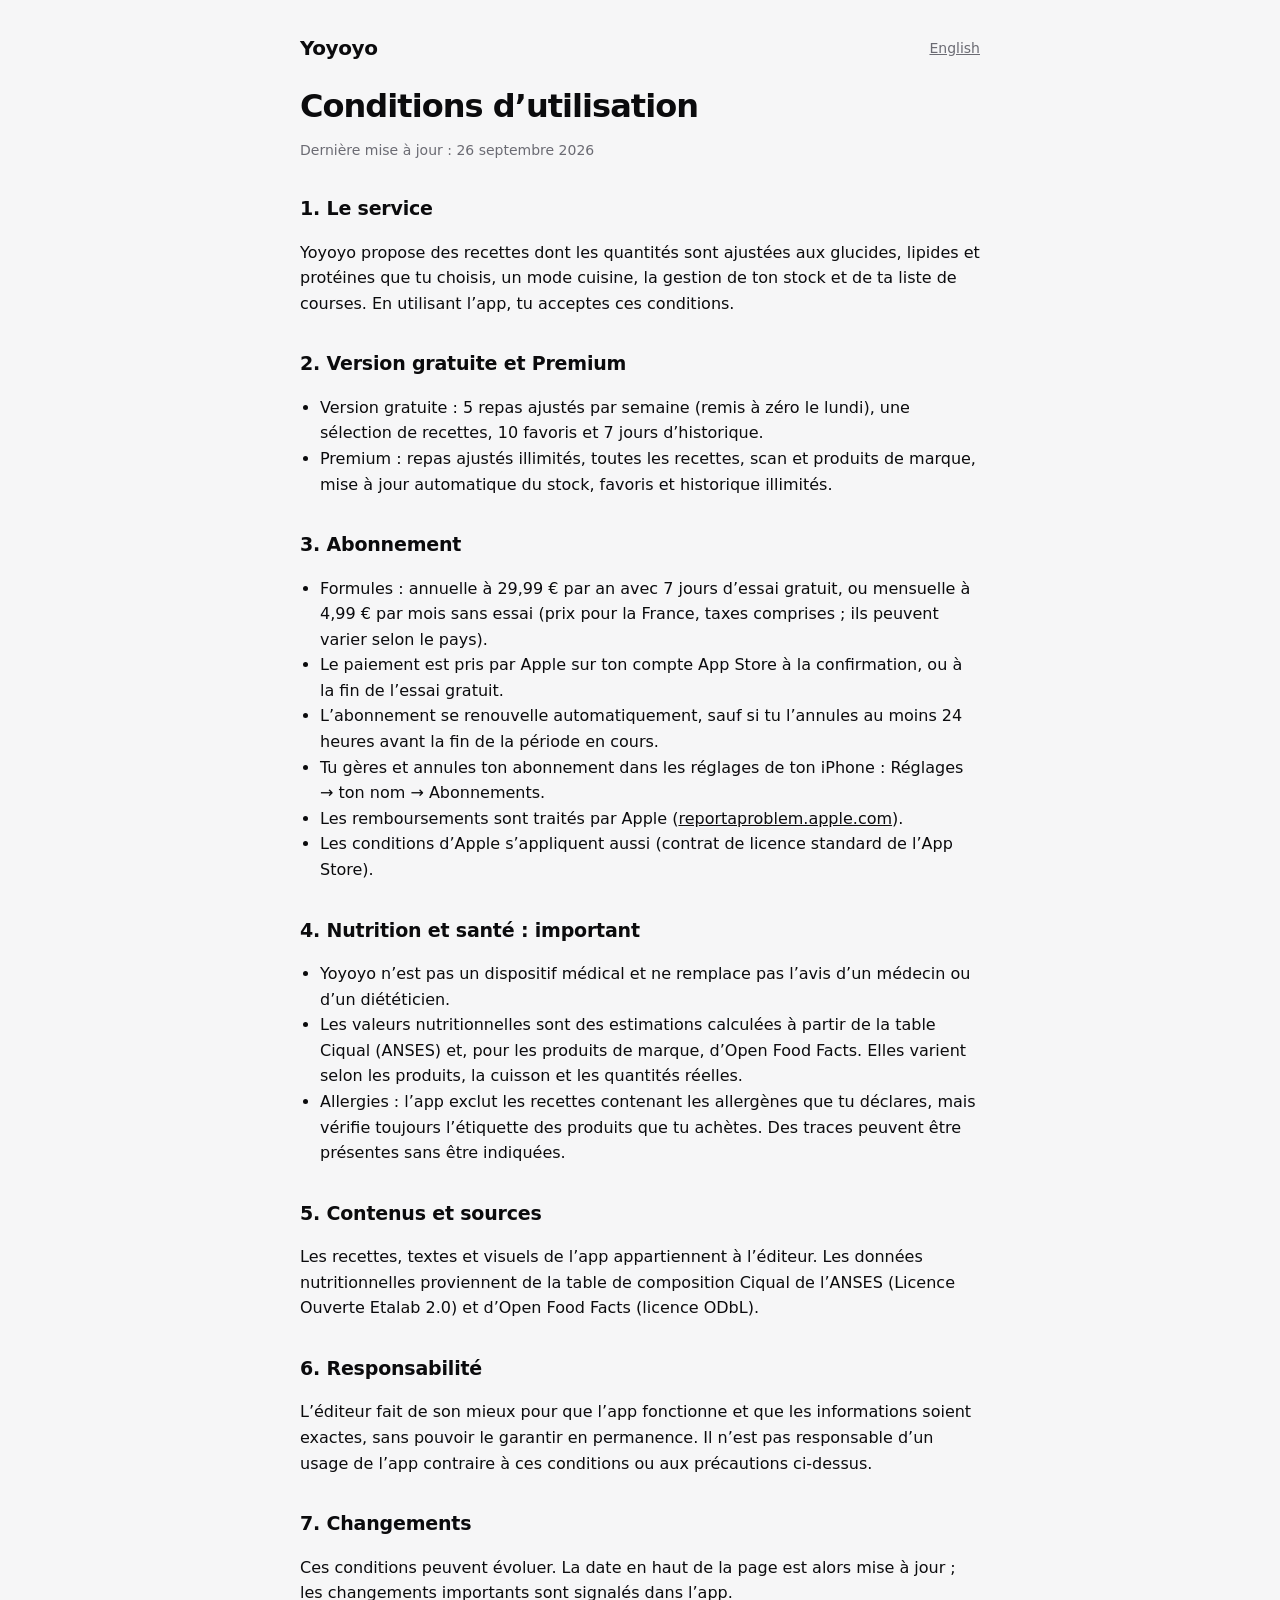
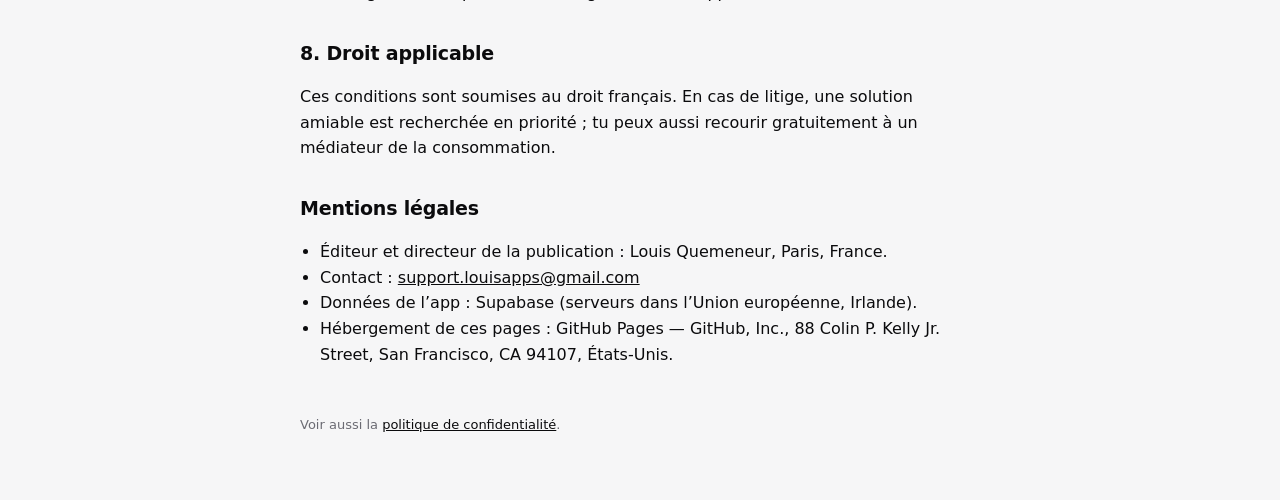
==== conditions.html @ 82db4a12 "Pages légales de Yoyoyo" ====
<!doctype html>
<html lang="fr">
<head>
<meta charset="utf-8">
<meta name="viewport" content="width=device-width, initial-scale=1">
<title>Yoyoyo — Conditions d’utilisation</title>
<link rel="stylesheet" href="style.css">
</head>
<body>
<!--
  À VÉRIFIER avant publication : prix identiques à ceux configurés dans App Store Connect ; hébergeur de ces pages
  (section Mentions légales) une fois choisi ; statut de l'éditeur (SIRET) si Louis déclare une activité.
-->
<main>
  <header><a class="brand" href="index.html">Yoyoyo</a><nav class="lang"><a href="terms.html" lang="en">English</a></nav></header>
  <h1>Conditions d’utilisation</h1>
  <p class="muted">Dernière mise à jour : 26 septembre 2026</p>

  <h2>1. Le service</h2>
  <p>Yoyoyo propose des recettes dont les quantités sont ajustées aux glucides, lipides et protéines que tu choisis,
  un mode cuisine, la gestion de ton stock et de ta liste de courses. En utilisant l’app, tu acceptes ces conditions.</p>

  <h2>2. Version gratuite et Premium</h2>
  <ul>
    <li>Version gratuite : 5 repas ajustés par semaine (remis à zéro le lundi), une sélection de recettes, 10 favoris
      et 7 jours d’historique.</li>
    <li>Premium : repas ajustés illimités, toutes les recettes, scan et produits de marque, mise à jour automatique du
      stock, favoris et historique illimités.</li>
  </ul>

  <h2>3. Abonnement</h2>
  <ul>
    <li>Formules : annuelle à 29,99 € par an avec 7 jours d’essai gratuit, ou mensuelle à 4,99 € par mois sans essai
      (prix pour la France, taxes comprises ; ils peuvent varier selon le pays).</li>
    <li>Le paiement est pris par Apple sur ton compte App Store à la confirmation, ou à la fin de l’essai gratuit.</li>
    <li>L’abonnement se renouvelle automatiquement, sauf si tu l’annules au moins 24 heures avant la fin de la période en cours.</li>
    <li>Tu gères et annules ton abonnement dans les réglages de ton iPhone : Réglages → ton nom → Abonnements.</li>
    <li>Les remboursements sont traités par Apple (<a href="https://reportaproblem.apple.com">reportaproblem.apple.com</a>).</li>
    <li>Les conditions d’Apple s’appliquent aussi (contrat de licence standard de l’App Store).</li>
  </ul>

  <h2>4. Nutrition et santé : important</h2>
  <ul>
    <li>Yoyoyo n’est pas un dispositif médical et ne remplace pas l’avis d’un médecin ou d’un diététicien.</li>
    <li>Les valeurs nutritionnelles sont des estimations calculées à partir de la table Ciqual (ANSES) et, pour les produits
      de marque, d’Open Food Facts. Elles varient selon les produits, la cuisson et les quantités réelles.</li>
    <li>Allergies : l’app exclut les recettes contenant les allergènes que tu déclares, mais vérifie toujours l’étiquette
      des produits que tu achètes. Des traces peuvent être présentes sans être indiquées.</li>
  </ul>

  <h2>5. Contenus et sources</h2>
  <p>Les recettes, textes et visuels de l’app appartiennent à l’éditeur. Les données nutritionnelles proviennent de la
  table de composition Ciqual de l’ANSES (Licence Ouverte Etalab 2.0) et d’Open Food Facts (licence ODbL).</p>

  <h2>6. Responsabilité</h2>
  <p>L’éditeur fait de son mieux pour que l’app fonctionne et que les informations soient exactes, sans pouvoir le
  garantir en permanence. Il n’est pas responsable d’un usage de l’app contraire à ces conditions ou aux précautions
  ci-dessus.</p>

  <h2>7. Changements</h2>
  <p>Ces conditions peuvent évoluer. La date en haut de la page est alors mise à jour ; les changements importants sont
  signalés dans l’app.</p>

  <h2>8. Droit applicable</h2>
  <p>Ces conditions sont soumises au droit français. En cas de litige, une solution amiable est recherchée en priorité ;
  tu peux aussi recourir gratuitement à un médiateur de la consommation.</p>

  <h2>Mentions légales</h2>
  <ul>
    <li>Éditeur et directeur de la publication : Louis Quemeneur, Paris, France.</li>
    <li>Contact : <a href="mailto:support.louisapps@gmail.com">support.louisapps@gmail.com</a></li>
    <li>Données de l’app : Supabase (serveurs dans l’Union européenne, Irlande).</li>
    <li>Hébergement de ces pages : GitHub Pages — GitHub, Inc., 88 Colin P. Kelly Jr. Street, San Francisco, CA 94107, États-Unis.</li>
  </ul>

  <footer>Voir aussi la <a href="confidentialite.html">politique de confidentialité</a>.</footer>
</main>
</body>
</html>
---- style.css ----
:root {
  --bg: #F6F6F7; --surface: #FFFFFF; --text: #0B0B0D; --muted: #6B6B73; --line: rgba(0,0,0,0.08); --accent: #0B0B0D;
  color-scheme: light dark;
}
@media (prefers-color-scheme: dark) {
  :root { --bg: #0A0A0B; --surface: #161618; --text: #F5F5F7; --muted: #8E8E96; --line: rgba(255,255,255,0.08); --accent: #F5F5F7; }
}
* { box-sizing: border-box; }
body {
  margin: 0; background: var(--bg); color: var(--text);
  font: 16px/1.6 -apple-system, BlinkMacSystemFont, "Segoe UI", system-ui, sans-serif; -webkit-font-smoothing: antialiased;
}
main { max-width: 720px; margin: 0 auto; padding: 32px 20px 64px; }
header { display: flex; align-items: center; justify-content: space-between; gap: 12px; margin-bottom: 24px; }
header a.brand { font-weight: 700; font-size: 20px; letter-spacing: -0.02em; color: var(--text); text-decoration: none; }
nav.lang a { color: var(--muted); font-size: 14px; margin-left: 12px; }
h1 { font-size: 32px; line-height: 1.15; letter-spacing: -0.03em; margin: 0 0 8px; }
h2 { font-size: 19px; letter-spacing: -0.01em; margin: 32px 0 8px; }
p, li { color: var(--text); }
.muted { color: var(--muted); font-size: 14px; }
a { color: var(--accent); }
section.card { background: var(--surface); border: 1px solid var(--line); border-radius: 20px; padding: 4px 20px; margin: 16px 0; }
ul { padding-left: 20px; }
table { width: 100%; border-collapse: collapse; font-size: 15px; }
th, td { text-align: left; padding: 10px 8px; border-bottom: 1px solid var(--line); vertical-align: top; }
th { font-weight: 600; }
.links a { display: block; padding: 16px 20px; background: var(--surface); border: 1px solid var(--line); border-radius: 16px;
  margin: 10px 0; text-decoration: none; color: var(--text); font-weight: 600; }
footer { margin-top: 48px; color: var(--muted); font-size: 13px; }
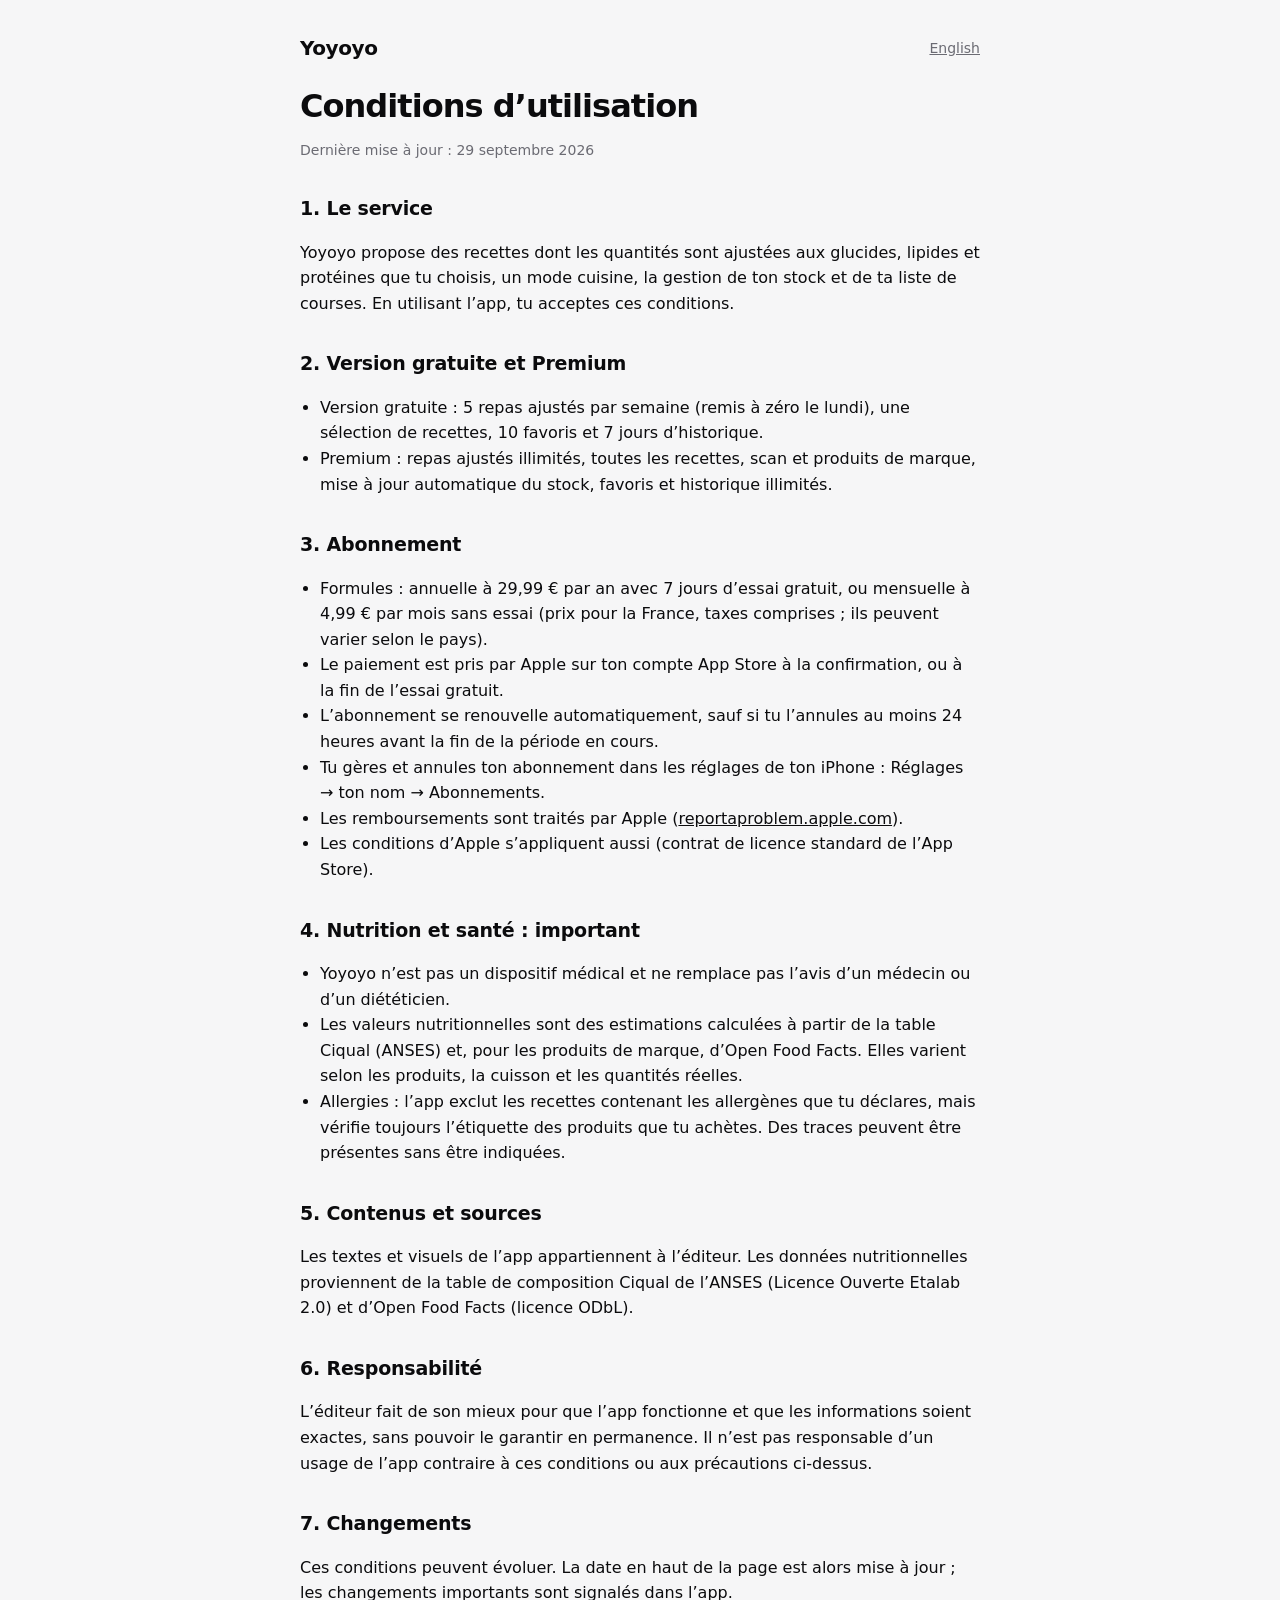
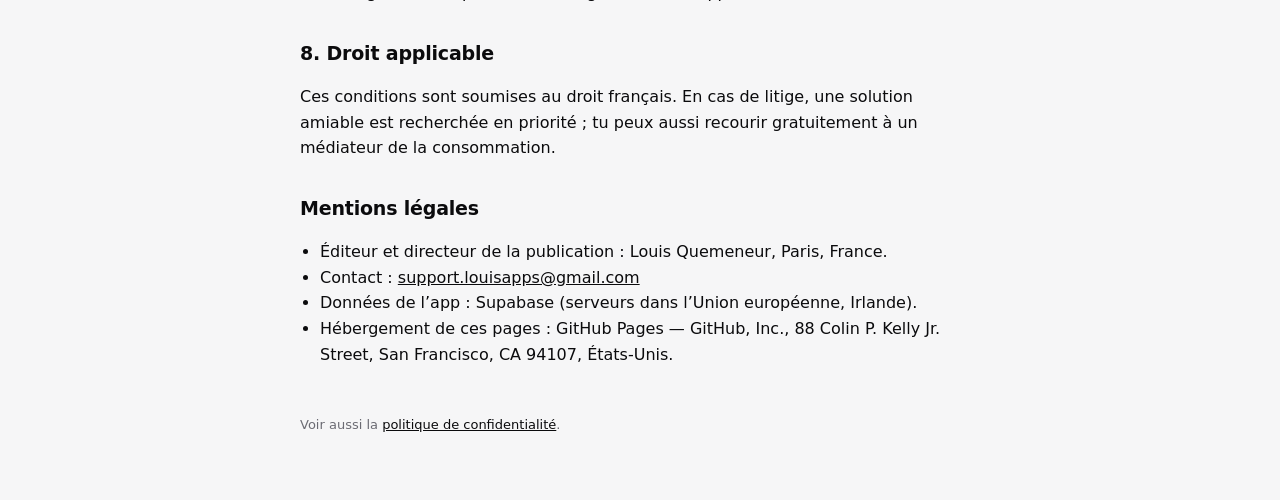
==== commit 8773b35d: "Mise à jour des pages légales (29/09) : mention des recettes retirée" ====
--- a/conditions.html
+++ b/conditions.html
@@ -14,7 +14,7 @@
 <main>
   <header><a class="brand" href="index.html">Yoyoyo</a><nav class="lang"><a href="terms.html" lang="en">English</a></nav></header>
   <h1>Conditions d’utilisation</h1>
-  <p class="muted">Dernière mise à jour : 26 septembre 2026</p>
+  <p class="muted">Dernière mise à jour : 29 septembre 2026</p>
 
   <h2>1. Le service</h2>
   <p>Yoyoyo propose des recettes dont les quantités sont ajustées aux glucides, lipides et protéines que tu choisis,
@@ -49,7 +49,7 @@
   </ul>
 
   <h2>5. Contenus et sources</h2>
-  <p>Les recettes, textes et visuels de l’app appartiennent à l’éditeur. Les données nutritionnelles proviennent de la
+  <p>Les textes et visuels de l’app appartiennent à l’éditeur. Les données nutritionnelles proviennent de la
   table de composition Ciqual de l’ANSES (Licence Ouverte Etalab 2.0) et d’Open Food Facts (licence ODbL).</p>
 
   <h2>6. Responsabilité</h2>
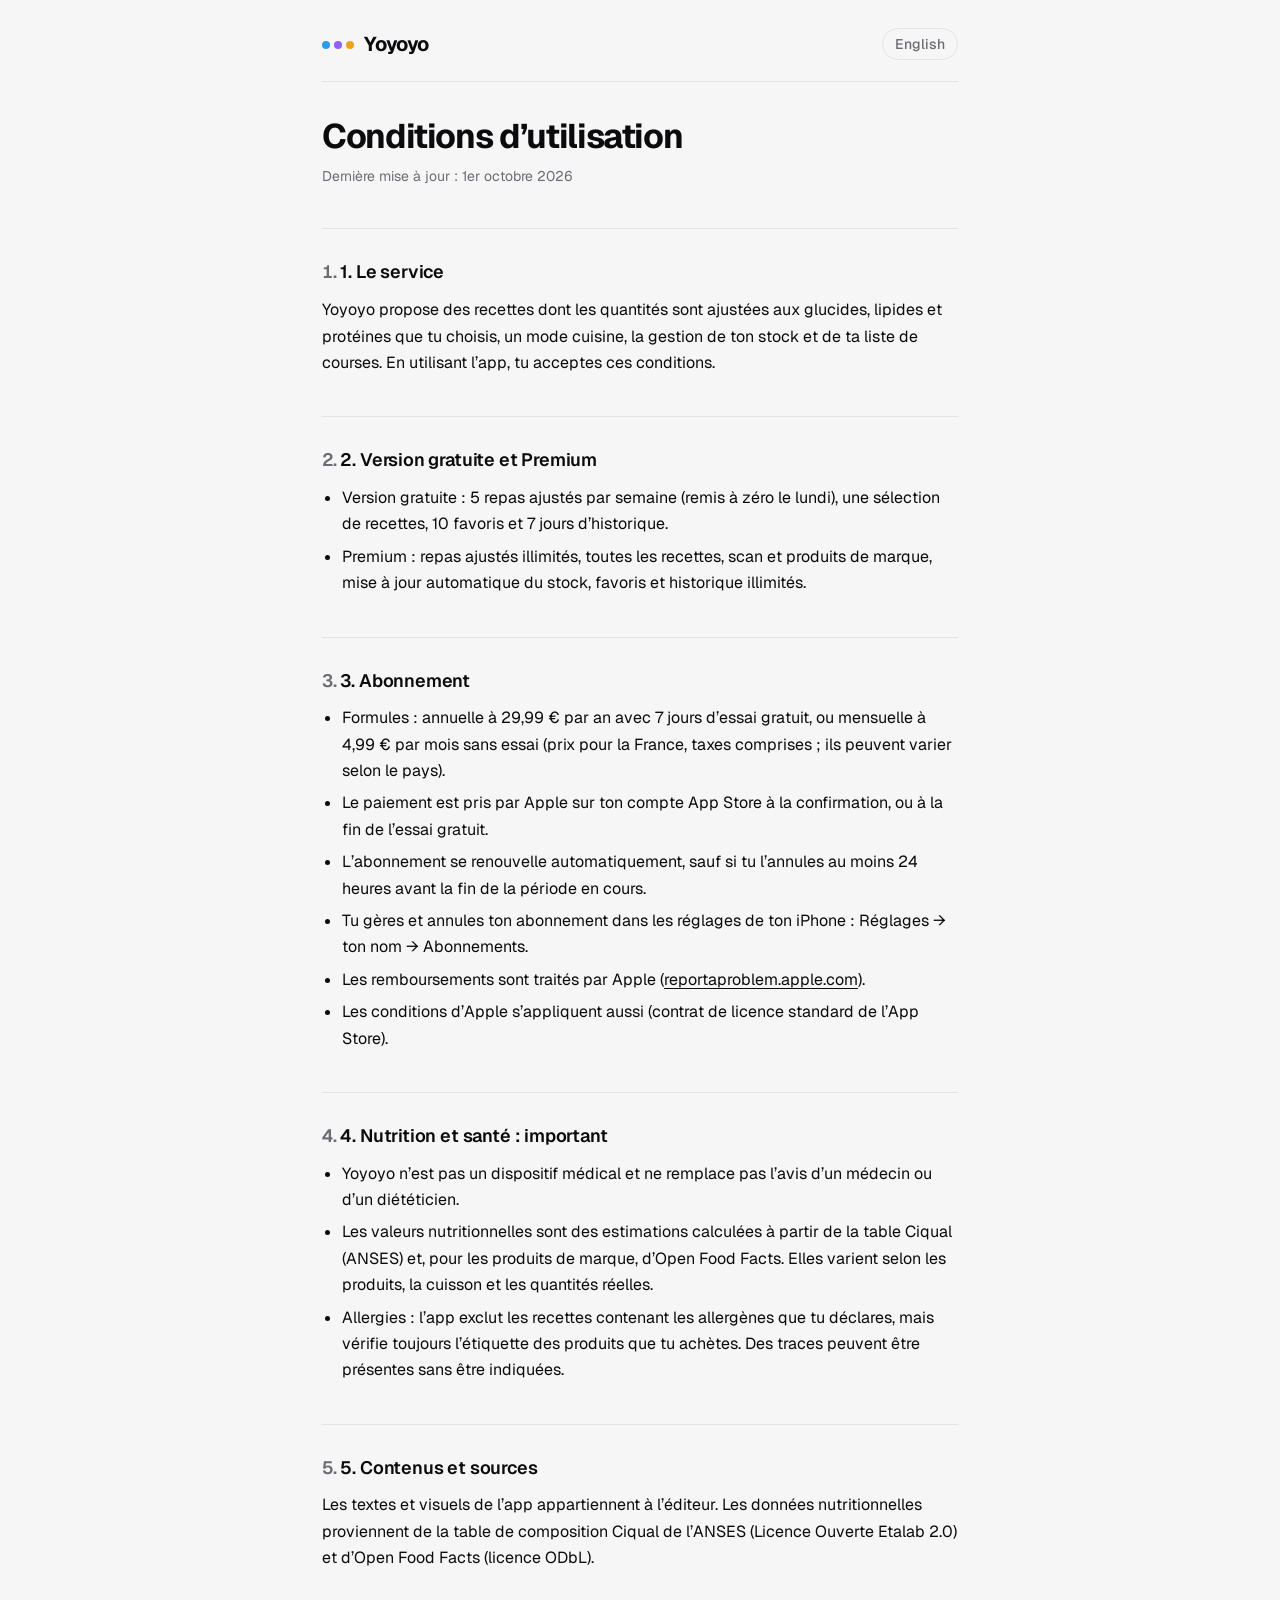
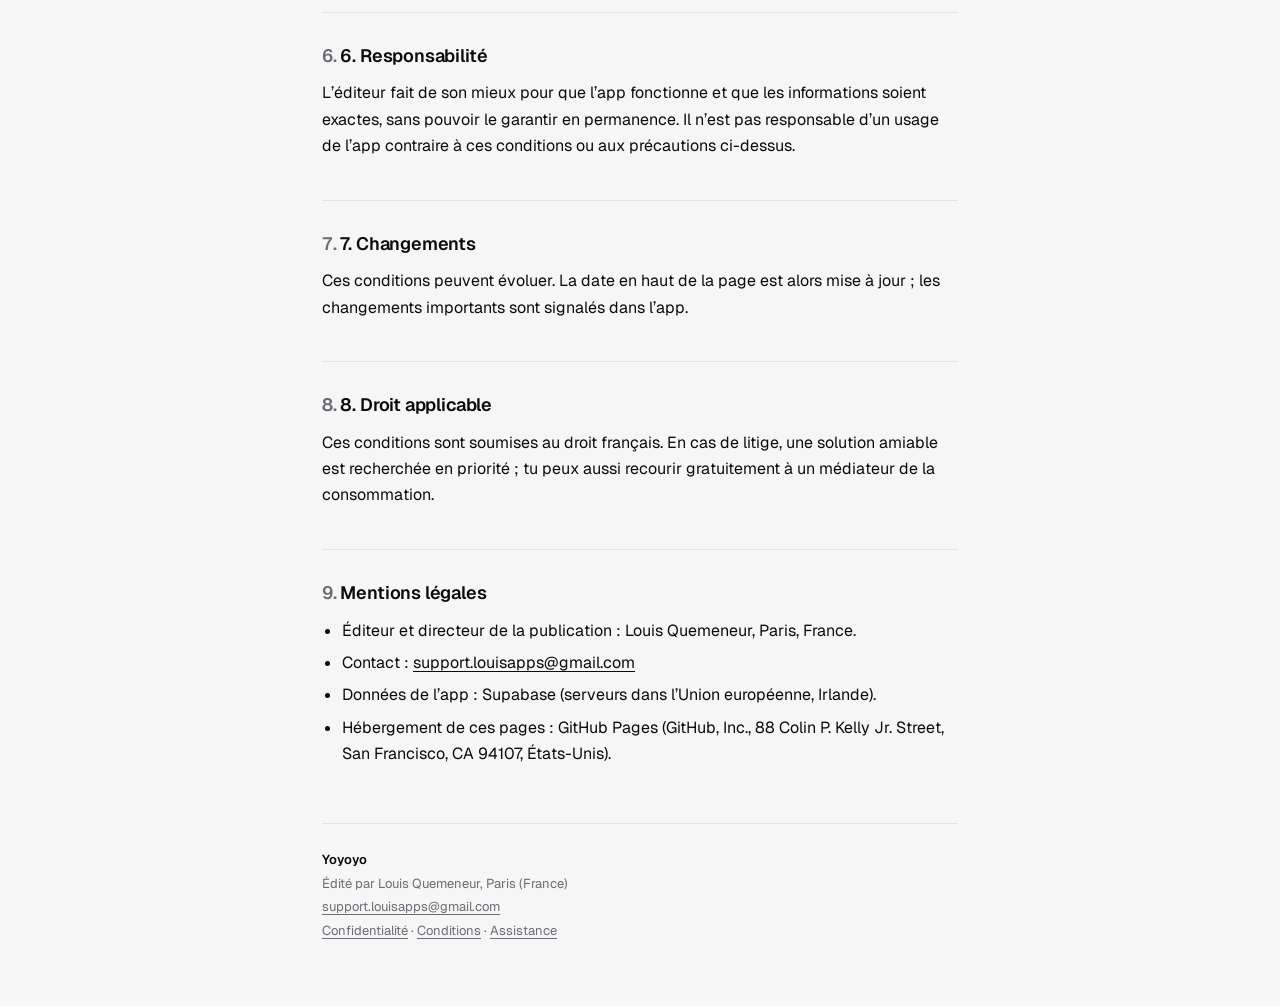
==== commit c3df6854: "Pages légales : nouvelle mise en page, articles numérotés, précision sur l'e-mail de la connexion Ap" ====
--- a/conditions.html
+++ b/conditions.html
@@ -3,18 +3,14 @@
 <head>
 <meta charset="utf-8">
 <meta name="viewport" content="width=device-width, initial-scale=1">
-<title>Yoyoyo — Conditions d’utilisation</title>
+<title>Yoyoyo · Conditions d’utilisation</title>
 <link rel="stylesheet" href="style.css">
 </head>
 <body>
-<!--
-  À VÉRIFIER avant publication : prix identiques à ceux configurés dans App Store Connect ; hébergeur de ces pages
-  (section Mentions légales) une fois choisi ; statut de l'éditeur (SIRET) si Louis déclare une activité.
--->
-<main>
-  <header><a class="brand" href="index.html">Yoyoyo</a><nav class="lang"><a href="terms.html" lang="en">English</a></nav></header>
+<main class="doc">
+  <header><a class="brand" href="index.html"><span class="dots" aria-hidden="true"><i></i><i></i><i></i></span>Yoyoyo</a><nav class="lang"><a href="terms.html" lang="en">English</a></nav></header>
   <h1>Conditions d’utilisation</h1>
-  <p class="muted">Dernière mise à jour : 29 septembre 2026</p>
+  <p class="muted">Dernière mise à jour : 1er octobre 2026</p>
 
   <h2>1. Le service</h2>
   <p>Yoyoyo propose des recettes dont les quantités sont ajustées aux glucides, lipides et protéines que tu choisis,
@@ -70,10 +66,10 @@
     <li>Éditeur et directeur de la publication : Louis Quemeneur, Paris, France.</li>
     <li>Contact : <a href="mailto:support.louisapps@gmail.com">support.louisapps@gmail.com</a></li>
     <li>Données de l’app : Supabase (serveurs dans l’Union européenne, Irlande).</li>
-    <li>Hébergement de ces pages : GitHub Pages — GitHub, Inc., 88 Colin P. Kelly Jr. Street, San Francisco, CA 94107, États-Unis.</li>
+    <li>Hébergement de ces pages : GitHub Pages (GitHub, Inc., 88 Colin P. Kelly Jr. Street, San Francisco, CA 94107, États-Unis).</li>
   </ul>
 
-  <footer>Voir aussi la <a href="confidentialite.html">politique de confidentialité</a>.</footer>
+  <footer><strong>Yoyoyo</strong><br>Édité par Louis Quemeneur, Paris (France)<br><a href="mailto:support.louisapps@gmail.com">support.louisapps@gmail.com</a><br><a href="confidentialite.html">Confidentialité</a> · <a href="conditions.html">Conditions</a> · <a href="support.html">Assistance</a></footer>
 </main>
 </body>
 </html>
--- a/style.css
+++ b/style.css
@@ -1,29 +1,56 @@
+@import url('https://fonts.googleapis.com/css2?family=Geist:wght@400;500;600;700&display=swap');
 :root {
   --bg: #F6F6F7; --surface: #FFFFFF; --text: #0B0B0D; --muted: #6B6B73; --line: rgba(0,0,0,0.08); --accent: #0B0B0D;
+  --carbs: #2E9BEA; --fat: #8F62F5; --protein: #F0A020;
   color-scheme: light dark;
 }
 @media (prefers-color-scheme: dark) {
-  :root { --bg: #0A0A0B; --surface: #161618; --text: #F5F5F7; --muted: #8E8E96; --line: rgba(255,255,255,0.08); --accent: #F5F5F7; }
+  :root { --bg: #0A0A0B; --surface: #161618; --text: #F5F5F7; --muted: #8E8E96; --line: rgba(255,255,255,0.08); --accent: #F5F5F7;
+    --carbs: #6FC3FF; --fat: #B18CFF; --protein: #FFB547; }
 }
 * { box-sizing: border-box; }
 body {
   margin: 0; background: var(--bg); color: var(--text);
-  font: 16px/1.6 -apple-system, BlinkMacSystemFont, "Segoe UI", system-ui, sans-serif; -webkit-font-smoothing: antialiased;
+  font: 16px/1.65 Geist, -apple-system, BlinkMacSystemFont, "Segoe UI", system-ui, sans-serif; -webkit-font-smoothing: antialiased;
 }
-main { max-width: 720px; margin: 0 auto; padding: 32px 20px 64px; }
-header { display: flex; align-items: center; justify-content: space-between; gap: 12px; margin-bottom: 24px; }
-header a.brand { font-weight: 700; font-size: 20px; letter-spacing: -0.02em; color: var(--text); text-decoration: none; }
-nav.lang a { color: var(--muted); font-size: 14px; margin-left: 12px; }
-h1 { font-size: 32px; line-height: 1.15; letter-spacing: -0.03em; margin: 0 0 8px; }
-h2 { font-size: 19px; letter-spacing: -0.01em; margin: 32px 0 8px; }
-p, li { color: var(--text); }
+main { max-width: 680px; margin: 0 auto; padding: 28px 22px 64px; }
+header { display: flex; align-items: center; justify-content: space-between; gap: 12px; padding-bottom: 20px; margin-bottom: 36px;
+  border-bottom: 1px solid var(--line); }
+/* Nom de l'app avec les trois points des macros (glucides, lipides, protéines), comme dans l'app. */
+header a.brand { display: inline-flex; align-items: center; gap: 10px; font-weight: 700; font-size: 20px; letter-spacing: -0.03em;
+  color: var(--text); text-decoration: none; }
+.dots { display: inline-flex; gap: 4px; }
+.dots i { width: 8px; height: 8px; border-radius: 50%; background: var(--carbs); }
+.dots i:nth-child(2) { background: var(--fat); }
+.dots i:nth-child(3) { background: var(--protein); }
+nav.lang a { color: var(--muted); font-size: 14px; font-weight: 500; text-decoration: none; padding: 6px 12px; border: 1px solid var(--line); border-radius: 999px; }
+h1 { font-size: 34px; line-height: 1.1; letter-spacing: -0.04em; margin: 0 0 10px; }
+h2 { font-size: 18px; font-weight: 600; letter-spacing: -0.01em; margin: 40px 0 10px; }
+p, li { color: var(--text); margin-top: 0; }
+p { margin-bottom: 14px; }
+li { margin-bottom: 6px; }
 .muted { color: var(--muted); font-size: 14px; }
-a { color: var(--accent); }
+a { color: var(--accent); text-underline-offset: 3px; }
+ul { padding-left: 20px; margin: 0 0 14px; }
+
+/* Documents légaux : articles numérotés, comme un texte officiel. */
+main.doc { counter-reset: article; }
+main.doc > h2 { counter-increment: article; padding-top: 28px; border-top: 1px solid var(--line); }
+main.doc > h2::before { content: counter(article) ". "; color: var(--muted); font-variant-numeric: tabular-nums; }
+/* Résumé en tête de page : simple filet à gauche, sans carte. */
+section.summary { margin: 28px 0 8px; padding: 2px 0 2px 18px; border-left: 3px solid var(--text); }
+section.summary h2 { margin: 0 0 8px; font-size: 13px; font-weight: 600; letter-spacing: 0.06em; text-transform: uppercase; color: var(--muted); }
+section.summary ul { list-style: none; padding: 0; margin: 0; }
+section.summary li { margin-bottom: 8px; }
 section.card { background: var(--surface); border: 1px solid var(--line); border-radius: 20px; padding: 4px 20px; margin: 16px 0; }
-ul { padding-left: 20px; }
-table { width: 100%; border-collapse: collapse; font-size: 15px; }
-th, td { text-align: left; padding: 10px 8px; border-bottom: 1px solid var(--line); vertical-align: top; }
-th { font-weight: 600; }
+
+.table { overflow-x: auto; }
+table { width: 100%; border-collapse: collapse; font-size: 15px; line-height: 1.5; margin-bottom: 14px; }
+th, td { text-align: left; padding: 12px 10px 12px 0; border-bottom: 1px solid var(--line); vertical-align: top; }
+th { font-size: 13px; font-weight: 600; color: var(--muted); }
+td:first-child { font-weight: 500; }
 .links a { display: block; padding: 16px 20px; background: var(--surface); border: 1px solid var(--line); border-radius: 16px;
   margin: 10px 0; text-decoration: none; color: var(--text); font-weight: 600; }
-footer { margin-top: 48px; color: var(--muted); font-size: 13px; }
+footer { margin-top: 56px; padding-top: 24px; border-top: 1px solid var(--line); color: var(--muted); font-size: 13px; line-height: 1.8; }
+footer strong { color: var(--text); font-weight: 600; }
+footer a { color: var(--muted); }
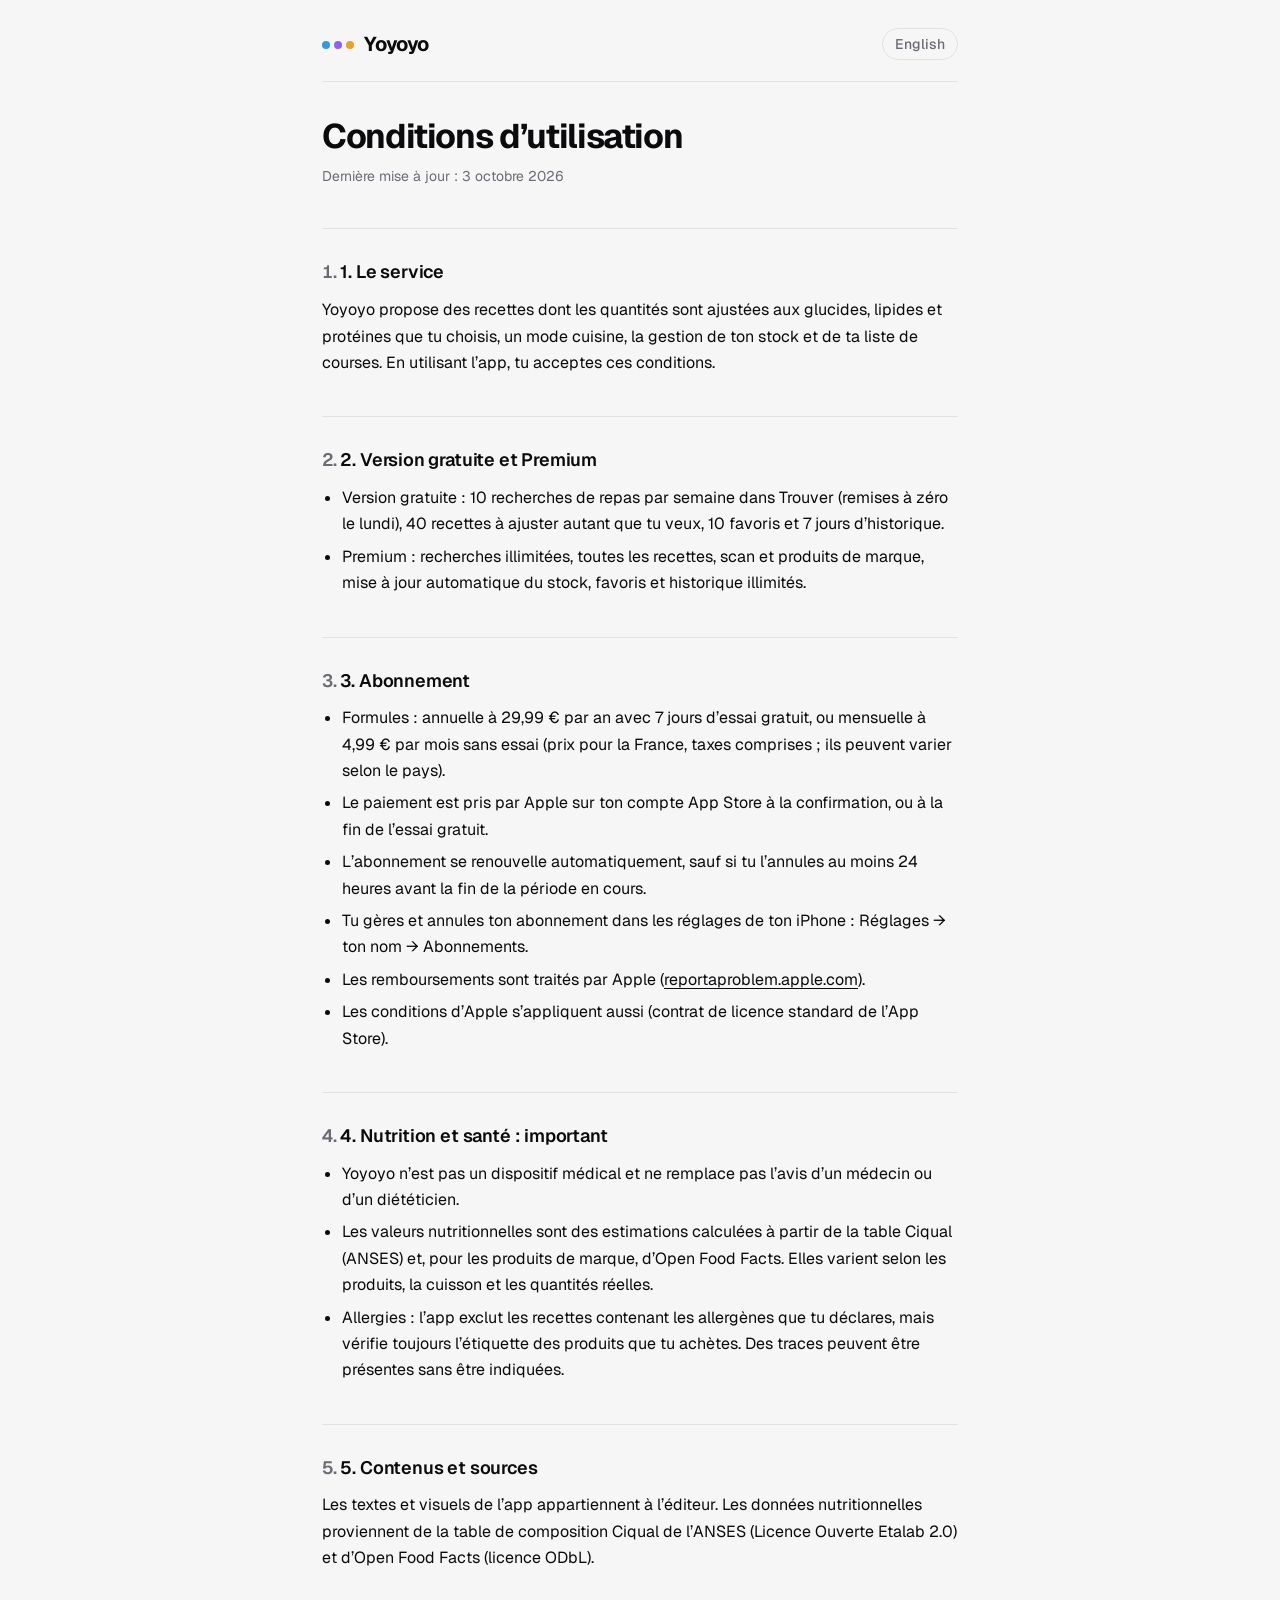
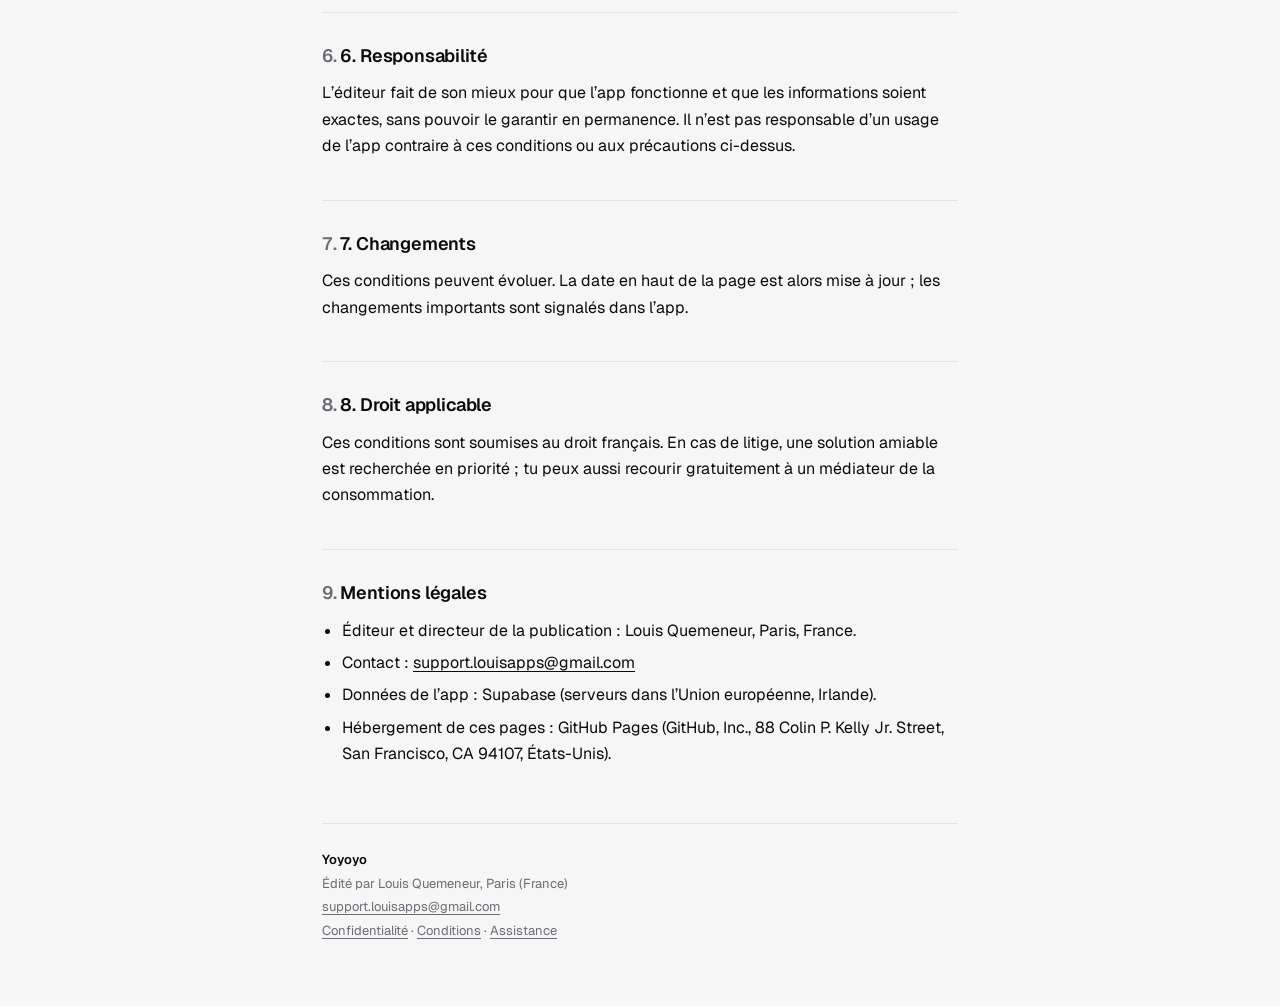
==== commit 036ae3ee: "Add files via upload" ====
--- a/conditions.html
+++ b/conditions.html
@@ -10,7 +10,7 @@
 <main class="doc">
   <header><a class="brand" href="index.html"><span class="dots" aria-hidden="true"><i></i><i></i><i></i></span>Yoyoyo</a><nav class="lang"><a href="terms.html" lang="en">English</a></nav></header>
   <h1>Conditions d’utilisation</h1>
-  <p class="muted">Dernière mise à jour : 1er octobre 2026</p>
+  <p class="muted">Dernière mise à jour : 3 octobre 2026</p>
 
   <h2>1. Le service</h2>
   <p>Yoyoyo propose des recettes dont les quantités sont ajustées aux glucides, lipides et protéines que tu choisis,
@@ -18,9 +18,9 @@
 
   <h2>2. Version gratuite et Premium</h2>
   <ul>
-    <li>Version gratuite : 5 repas ajustés par semaine (remis à zéro le lundi), une sélection de recettes, 10 favoris
-      et 7 jours d’historique.</li>
-    <li>Premium : repas ajustés illimités, toutes les recettes, scan et produits de marque, mise à jour automatique du
+    <li>Version gratuite : 10 recherches de repas par semaine dans Trouver (remises à zéro le lundi), 40 recettes à
+      ajuster autant que tu veux, 10 favoris et 7 jours d’historique.</li>
+    <li>Premium : recherches illimitées, toutes les recettes, scan et produits de marque, mise à jour automatique du
       stock, favoris et historique illimités.</li>
   </ul>
 
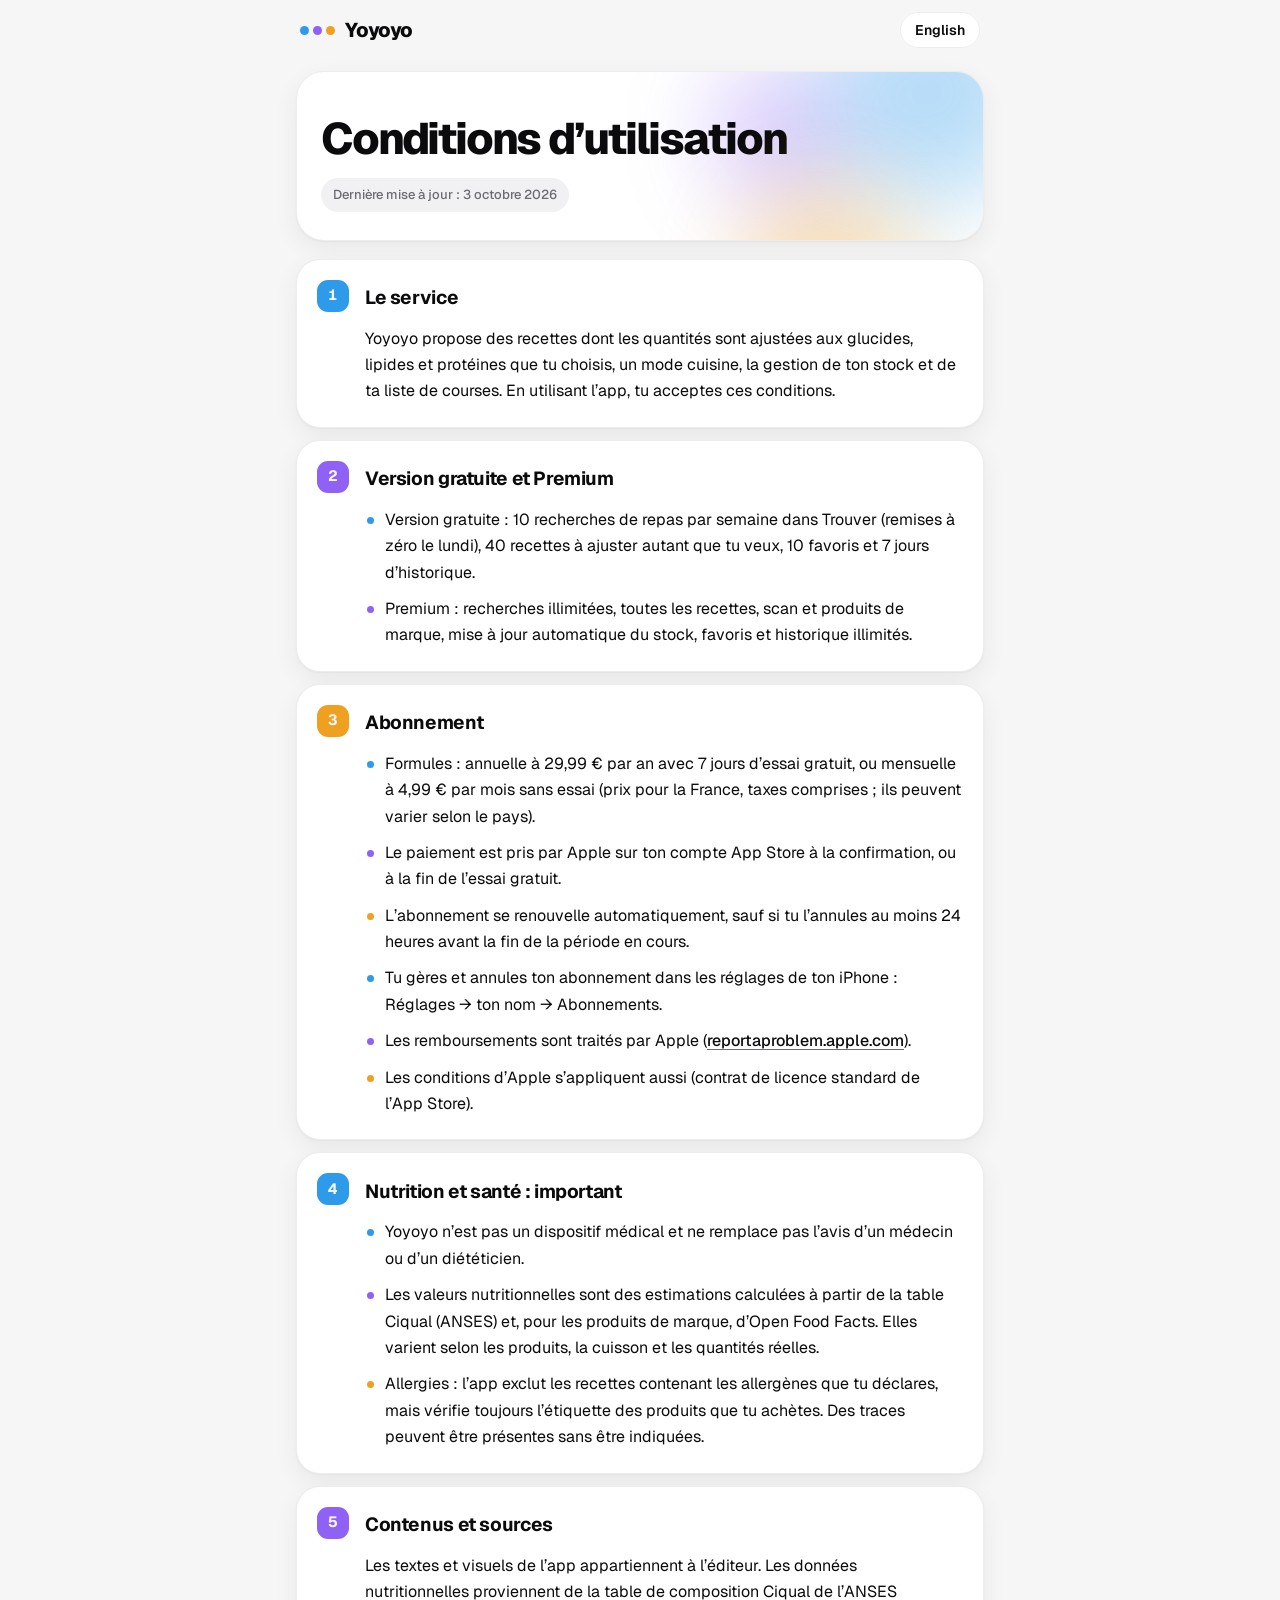
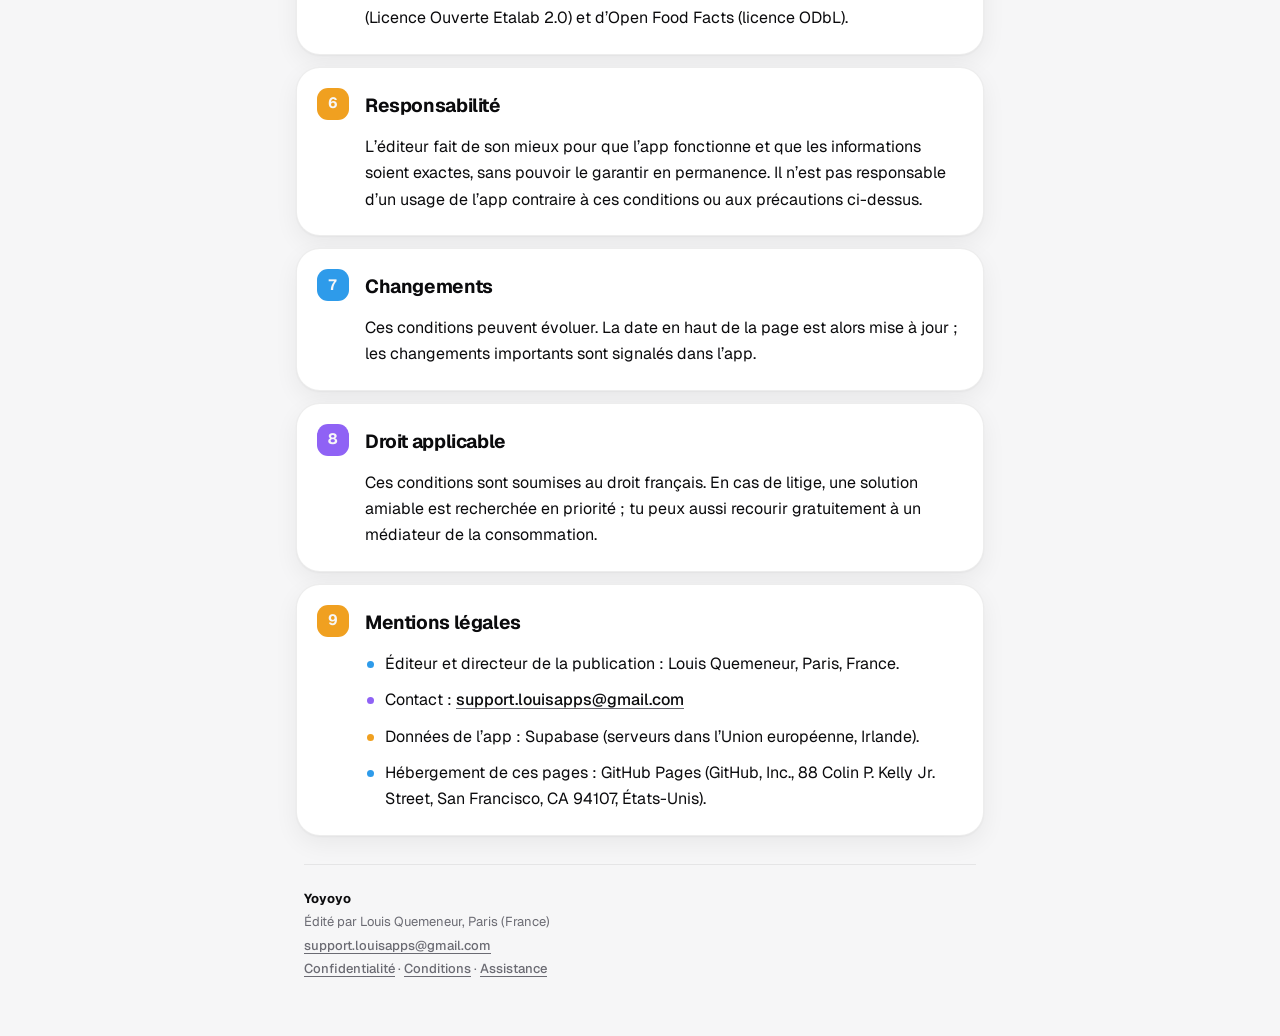
==== commit 605b3a20: "Nouvelle mise en page des pages légales (texte inchangé)" ====
--- a/conditions.html
+++ b/conditions.html
@@ -9,14 +9,19 @@
 <body>
 <main class="doc">
   <header><a class="brand" href="index.html"><span class="dots" aria-hidden="true"><i></i><i></i><i></i></span>Yoyoyo</a><nav class="lang"><a href="terms.html" lang="en">English</a></nav></header>
+  <div class="hero">
   <h1>Conditions d’utilisation</h1>
-  <p class="muted">Dernière mise à jour : 3 octobre 2026</p>
+  <p class="date">Dernière mise à jour : 3 octobre 2026</p>
+  </div>
 
-  <h2>1. Le service</h2>
+  <section class="article">
+  <h2>Le service</h2>
   <p>Yoyoyo propose des recettes dont les quantités sont ajustées aux glucides, lipides et protéines que tu choisis,
   un mode cuisine, la gestion de ton stock et de ta liste de courses. En utilisant l’app, tu acceptes ces conditions.</p>
 
-  <h2>2. Version gratuite et Premium</h2>
+  </section>
+  <section class="article">
+  <h2>Version gratuite et Premium</h2>
   <ul>
     <li>Version gratuite : 10 recherches de repas par semaine dans Trouver (remises à zéro le lundi), 40 recettes à
       ajuster autant que tu veux, 10 favoris et 7 jours d’historique.</li>
@@ -24,7 +29,9 @@
       stock, favoris et historique illimités.</li>
   </ul>
 
-  <h2>3. Abonnement</h2>
+  </section>
+  <section class="article">
+  <h2>Abonnement</h2>
   <ul>
     <li>Formules : annuelle à 29,99 € par an avec 7 jours d’essai gratuit, ou mensuelle à 4,99 € par mois sans essai
       (prix pour la France, taxes comprises ; ils peuvent varier selon le pays).</li>
@@ -35,7 +42,9 @@
     <li>Les conditions d’Apple s’appliquent aussi (contrat de licence standard de l’App Store).</li>
   </ul>
 
-  <h2>4. Nutrition et santé : important</h2>
+  </section>
+  <section class="article">
+  <h2>Nutrition et santé : important</h2>
   <ul>
     <li>Yoyoyo n’est pas un dispositif médical et ne remplace pas l’avis d’un médecin ou d’un diététicien.</li>
     <li>Les valeurs nutritionnelles sont des estimations calculées à partir de la table Ciqual (ANSES) et, pour les produits
@@ -44,23 +53,33 @@
       des produits que tu achètes. Des traces peuvent être présentes sans être indiquées.</li>
   </ul>
 
-  <h2>5. Contenus et sources</h2>
+  </section>
+  <section class="article">
+  <h2>Contenus et sources</h2>
   <p>Les textes et visuels de l’app appartiennent à l’éditeur. Les données nutritionnelles proviennent de la
   table de composition Ciqual de l’ANSES (Licence Ouverte Etalab 2.0) et d’Open Food Facts (licence ODbL).</p>
 
-  <h2>6. Responsabilité</h2>
+  </section>
+  <section class="article">
+  <h2>Responsabilité</h2>
   <p>L’éditeur fait de son mieux pour que l’app fonctionne et que les informations soient exactes, sans pouvoir le
   garantir en permanence. Il n’est pas responsable d’un usage de l’app contraire à ces conditions ou aux précautions
   ci-dessus.</p>
 
-  <h2>7. Changements</h2>
+  </section>
+  <section class="article">
+  <h2>Changements</h2>
   <p>Ces conditions peuvent évoluer. La date en haut de la page est alors mise à jour ; les changements importants sont
   signalés dans l’app.</p>
 
-  <h2>8. Droit applicable</h2>
+  </section>
+  <section class="article">
+  <h2>Droit applicable</h2>
   <p>Ces conditions sont soumises au droit français. En cas de litige, une solution amiable est recherchée en priorité ;
   tu peux aussi recourir gratuitement à un médiateur de la consommation.</p>
 
+  </section>
+  <section class="article">
   <h2>Mentions légales</h2>
   <ul>
     <li>Éditeur et directeur de la publication : Louis Quemeneur, Paris, France.</li>
@@ -69,6 +88,7 @@
     <li>Hébergement de ces pages : GitHub Pages (GitHub, Inc., 88 Colin P. Kelly Jr. Street, San Francisco, CA 94107, États-Unis).</li>
   </ul>
 
+  </section>
   <footer><strong>Yoyoyo</strong><br>Édité par Louis Quemeneur, Paris (France)<br><a href="mailto:support.louisapps@gmail.com">support.louisapps@gmail.com</a><br><a href="confidentialite.html">Confidentialité</a> · <a href="conditions.html">Conditions</a> · <a href="support.html">Assistance</a></footer>
 </main>
 </body>
--- a/style.css
+++ b/style.css
@@ -1,56 +1,98 @@
-@import url('https://fonts.googleapis.com/css2?family=Geist:wght@400;500;600;700&display=swap');
+@import url('https://fonts.googleapis.com/css2?family=Geist:wght@400;500;600;700;800&display=swap');
 :root {
-  --bg: #F6F6F7; --surface: #FFFFFF; --text: #0B0B0D; --muted: #6B6B73; --line: rgba(0,0,0,0.08); --accent: #0B0B0D;
-  --carbs: #2E9BEA; --fat: #8F62F5; --protein: #F0A020;
+  --bg: #F6F6F7; --surface: #FFFFFF; --surface2: #F1F1F3; --text: #0B0B0D; --muted: #6B6B73; --line: rgba(0,0,0,0.07); --accent: #0B0B0D;
+  --carbs: #2E9BEA; --fat: #8F62F5; --protein: #F0A020; --glass: rgba(246,246,247,0.78);
+  --shadow: 0 1px 2px rgba(16,16,20,0.04), 0 8px 24px rgba(16,16,20,0.06);
   color-scheme: light dark;
 }
 @media (prefers-color-scheme: dark) {
-  :root { --bg: #0A0A0B; --surface: #161618; --text: #F5F5F7; --muted: #8E8E96; --line: rgba(255,255,255,0.08); --accent: #F5F5F7;
-    --carbs: #6FC3FF; --fat: #B18CFF; --protein: #FFB547; }
+  :root { --bg: #0A0A0B; --surface: #161618; --surface2: #232327; --text: #F5F5F7; --muted: #8E8E96; --line: rgba(255,255,255,0.07);
+    --accent: #F5F5F7; --carbs: #6FC3FF; --fat: #B18CFF; --protein: #FFB547; --glass: rgba(10,10,11,0.72); --shadow: none; }
 }
 * { box-sizing: border-box; }
+html { scroll-behavior: smooth; }
 body {
   margin: 0; background: var(--bg); color: var(--text);
   font: 16px/1.65 Geist, -apple-system, BlinkMacSystemFont, "Segoe UI", system-ui, sans-serif; -webkit-font-smoothing: antialiased;
 }
-main { max-width: 680px; margin: 0 auto; padding: 28px 22px 64px; }
-header { display: flex; align-items: center; justify-content: space-between; gap: 12px; padding-bottom: 20px; margin-bottom: 36px;
-  border-bottom: 1px solid var(--line); }
+main { max-width: 720px; margin: 0 auto; padding: 0 16px 56px; }
+
+/* Barre du haut : reste visible pendant la lecture, comme une barre d'app. */
+header { position: sticky; top: 0; z-index: 2; display: flex; align-items: center; justify-content: space-between; gap: 12px;
+  margin: 0 -16px; padding: 14px 20px; background: var(--glass); -webkit-backdrop-filter: blur(18px); backdrop-filter: blur(18px); }
 /* Nom de l'app avec les trois points des macros (glucides, lipides, protéines), comme dans l'app. */
-header a.brand { display: inline-flex; align-items: center; gap: 10px; font-weight: 700; font-size: 20px; letter-spacing: -0.03em;
+header a.brand { display: inline-flex; align-items: center; gap: 10px; font-weight: 800; font-size: 20px; letter-spacing: -0.03em;
   color: var(--text); text-decoration: none; }
 .dots { display: inline-flex; gap: 4px; }
-.dots i { width: 8px; height: 8px; border-radius: 50%; background: var(--carbs); }
+.dots i { width: 9px; height: 9px; border-radius: 50%; background: var(--carbs); }
 .dots i:nth-child(2) { background: var(--fat); }
 .dots i:nth-child(3) { background: var(--protein); }
-nav.lang a { color: var(--muted); font-size: 14px; font-weight: 500; text-decoration: none; padding: 6px 12px; border: 1px solid var(--line); border-radius: 999px; }
-h1 { font-size: 34px; line-height: 1.1; letter-spacing: -0.04em; margin: 0 0 10px; }
-h2 { font-size: 18px; font-weight: 600; letter-spacing: -0.01em; margin: 40px 0 10px; }
+nav.lang a { color: var(--text); font-size: 14px; font-weight: 600; text-decoration: none; padding: 8px 14px; background: var(--surface);
+  border: 1px solid var(--line); border-radius: 999px; }
+
+/* Titre de la page : grande carte, halos aux couleurs des trois macros. */
+.hero { position: relative; overflow: hidden; margin: 10px 0 18px; padding: 44px 24px 28px; border-radius: 28px; background: var(--surface);
+  border: 1px solid var(--line); box-shadow: var(--shadow); }
+.hero::before, .hero::after { content: ""; position: absolute; border-radius: 50%; filter: blur(46px); opacity: 0.34; pointer-events: none; }
+.hero::before { width: 220px; height: 220px; right: -60px; top: -90px; background: var(--carbs); box-shadow: -150px 40px 0 -40px var(--fat); }
+.hero::after { width: 170px; height: 170px; right: 70px; bottom: -120px; background: var(--protein); }
+.hero > * { position: relative; }
+h1 { font-size: clamp(32px, 8vw, 44px); font-weight: 800; line-height: 1.05; letter-spacing: -0.045em; margin: 0 0 16px; max-width: 12em; }
+.date { display: inline-block; margin: 0; padding: 6px 12px; border-radius: 999px; background: var(--surface2); color: var(--muted);
+  font-size: 13px; font-weight: 500; }
+
+h2 { font-size: 19px; font-weight: 700; line-height: 1.25; letter-spacing: -0.02em; margin: 0 0 12px; }
 p, li { color: var(--text); margin-top: 0; }
 p { margin-bottom: 14px; }
-li { margin-bottom: 6px; }
 .muted { color: var(--muted); font-size: 14px; }
-a { color: var(--accent); text-underline-offset: 3px; }
-ul { padding-left: 20px; margin: 0 0 14px; }
+a { color: var(--accent); font-weight: 500; text-decoration-color: var(--muted); text-underline-offset: 3px; }
+main > p { padding: 0 8px; }
 
-/* Documents légaux : articles numérotés, comme un texte officiel. */
-main.doc { counter-reset: article; }
-main.doc > h2 { counter-increment: article; padding-top: 28px; border-top: 1px solid var(--line); }
-main.doc > h2::before { content: counter(article) ". "; color: var(--muted); font-variant-numeric: tabular-nums; }
-/* Résumé en tête de page : simple filet à gauche, sans carte. */
-section.summary { margin: 28px 0 8px; padding: 2px 0 2px 18px; border-left: 3px solid var(--text); }
-section.summary h2 { margin: 0 0 8px; font-size: 13px; font-weight: 600; letter-spacing: 0.06em; text-transform: uppercase; color: var(--muted); }
-section.summary ul { list-style: none; padding: 0; margin: 0; }
-section.summary li { margin-bottom: 8px; }
-section.card { background: var(--surface); border: 1px solid var(--line); border-radius: 20px; padding: 4px 20px; margin: 16px 0; }
+/* Listes : un point de couleur par ligne, à tour de rôle glucides, lipides, protéines. */
+ul { list-style: none; padding: 0; margin: 0 0 14px; }
+li { position: relative; padding-left: 20px; margin-bottom: 10px; }
+li::before { content: ""; position: absolute; left: 2px; top: 0.62em; width: 7px; height: 7px; border-radius: 50%; background: var(--carbs); }
+li:nth-child(3n+2)::before { background: var(--fat); }
+li:nth-child(3n)::before { background: var(--protein); }
 
-.table { overflow-x: auto; }
-table { width: 100%; border-collapse: collapse; font-size: 15px; line-height: 1.5; margin-bottom: 14px; }
-th, td { text-align: left; padding: 12px 10px 12px 0; border-bottom: 1px solid var(--line); vertical-align: top; }
-th { font-size: 13px; font-weight: 600; color: var(--muted); }
-td:first-child { font-weight: 500; }
-.links a { display: block; padding: 16px 20px; background: var(--surface); border: 1px solid var(--line); border-radius: 16px;
-  margin: 10px 0; text-decoration: none; color: var(--text); font-weight: 600; }
-footer { margin-top: 56px; padding-top: 24px; border-top: 1px solid var(--line); color: var(--muted); font-size: 13px; line-height: 1.8; }
-footer strong { color: var(--text); font-weight: 600; }
+/* Un article = une carte, avec sa pastille numérotée. */
+main { counter-reset: article; }
+section.article { position: relative; background: var(--surface); border: 1px solid var(--line); border-radius: 24px; padding: 22px 22px 10px;
+  margin: 12px 0; box-shadow: var(--shadow); }
+main.doc section.article { counter-increment: article; padding-left: 68px; }
+main.doc section.article::before { content: counter(article); position: absolute; left: 20px; top: 20px; width: 32px; height: 32px;
+  border-radius: 11px; display: grid; place-items: center; font-size: 15px; font-weight: 700; font-variant-numeric: tabular-nums;
+  color: var(--bg); background: var(--carbs); }
+main.doc section.article:nth-of-type(3n+2)::before { background: var(--fat); }
+main.doc section.article:nth-of-type(3n)::before { background: var(--protein); }
+section.article > :last-child { margin-bottom: 12px; }
+section.article h2 { min-height: 32px; display: flex; align-items: center; }
+
+/* Résumé en tête de page : la carte la plus visible. */
+section.summary { margin: 12px 0; padding: 22px 22px 12px; border-radius: 24px; background: var(--surface2); border: 1px solid var(--line); }
+section.summary h2 { margin: 0 0 14px; font-size: 13px; font-weight: 700; letter-spacing: 0.08em; text-transform: uppercase; color: var(--muted); }
+section.summary li { margin-bottom: 12px; font-weight: 500; }
+section.card { background: var(--surface2); border-radius: 18px; padding: 16px 18px 4px; margin: 14px 0; }
+
+.table { overflow-x: auto; margin: 0 -6px 14px; }
+table { width: 100%; border-collapse: separate; border-spacing: 0; font-size: 15px; line-height: 1.5; }
+th, td { text-align: left; padding: 12px 10px; border-bottom: 1px solid var(--line); vertical-align: top; }
+tr:last-child td { border-bottom: 0; }
+th { font-size: 12px; font-weight: 700; letter-spacing: 0.06em; text-transform: uppercase; color: var(--muted); }
+td:first-child { font-weight: 600; }
+
+/* Page d'accueil : les liens en grandes lignes à flèche. */
+.links { margin-top: 12px; }
+.links a { display: flex; align-items: center; justify-content: space-between; padding: 20px 22px; background: var(--surface);
+  border: 1px solid var(--line); border-radius: 22px; margin: 10px 0; text-decoration: none; color: var(--text); font-weight: 600; font-size: 17px;
+  box-shadow: var(--shadow); }
+.links a::after { content: "→"; color: var(--muted); font-weight: 500; }
+
+footer { margin: 28px 8px 0; padding-top: 22px; border-top: 1px solid var(--line); color: var(--muted); font-size: 13px; line-height: 1.8; }
+footer strong { color: var(--text); font-weight: 700; }
 footer a { color: var(--muted); }
+
+@media (max-width: 420px) {
+  main.doc section.article { padding-left: 22px; padding-top: 66px; }
+  .hero { padding: 36px 20px 24px; }
+}
